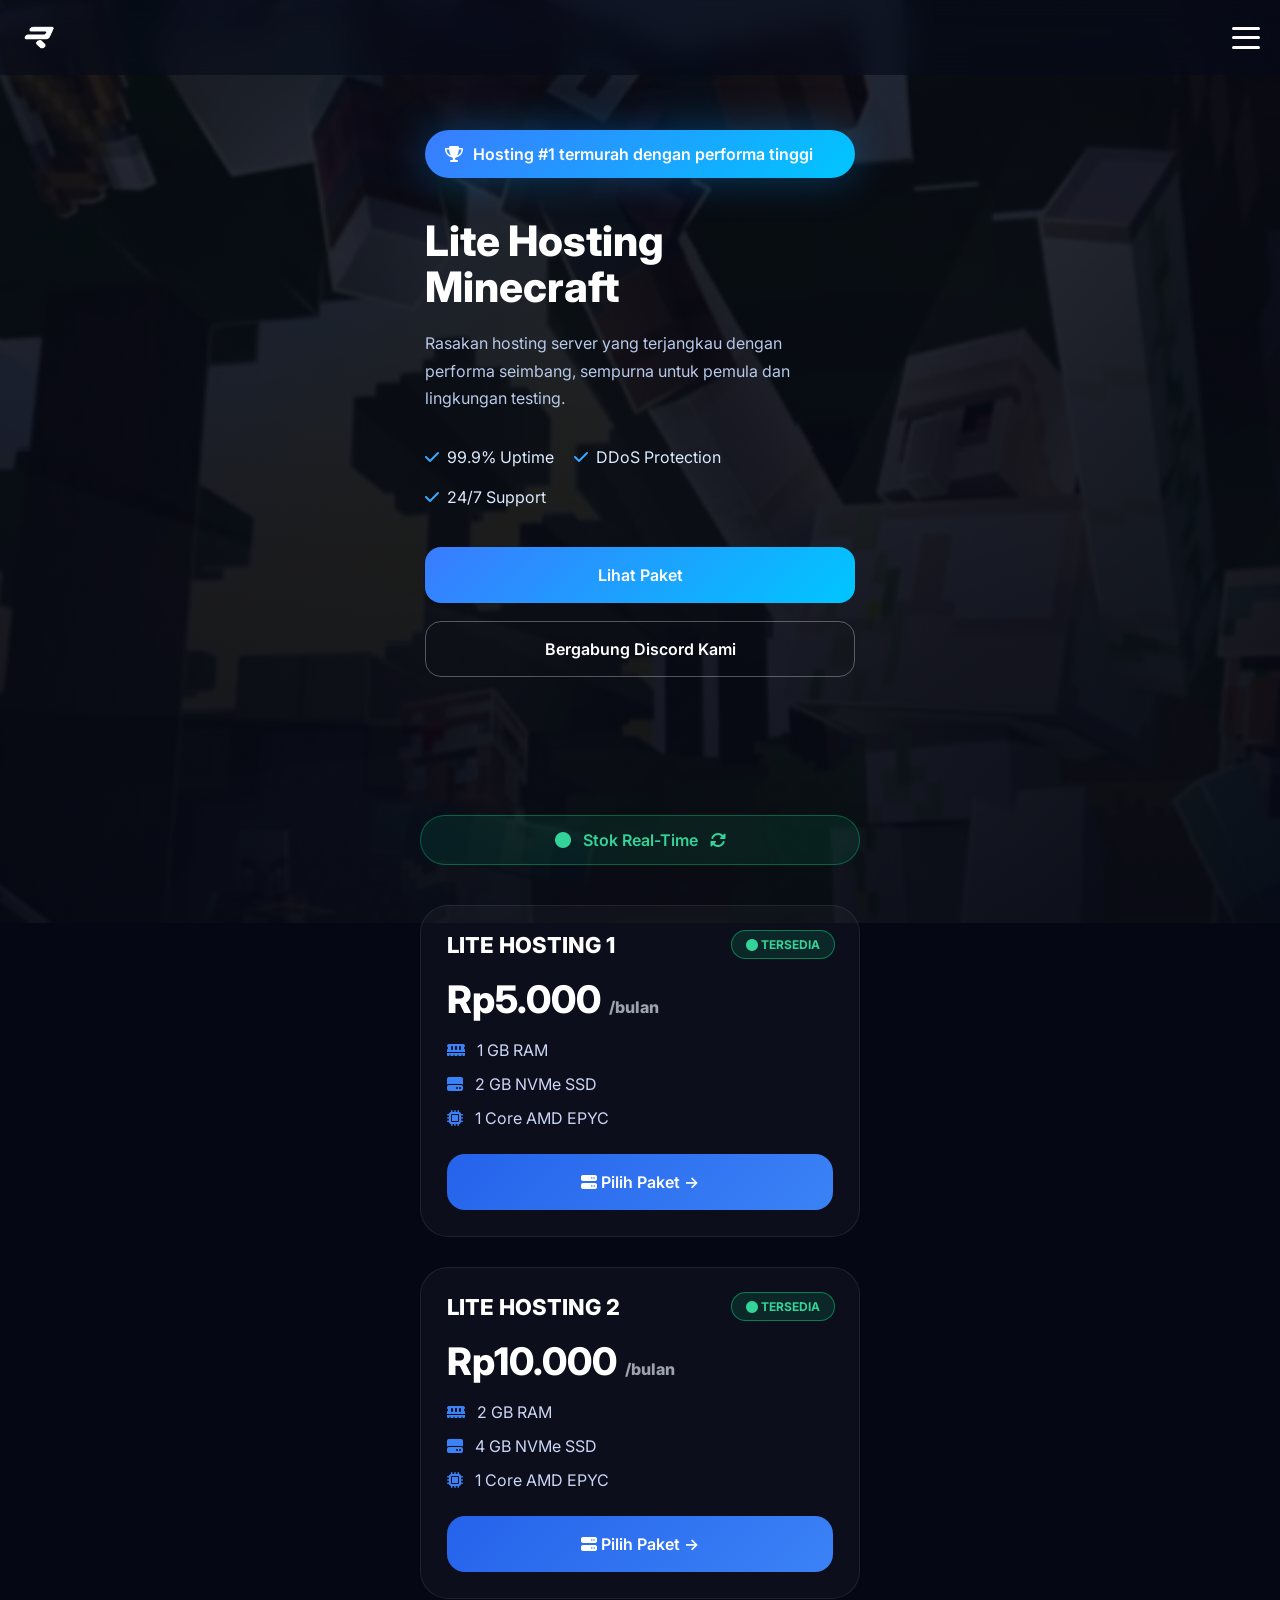
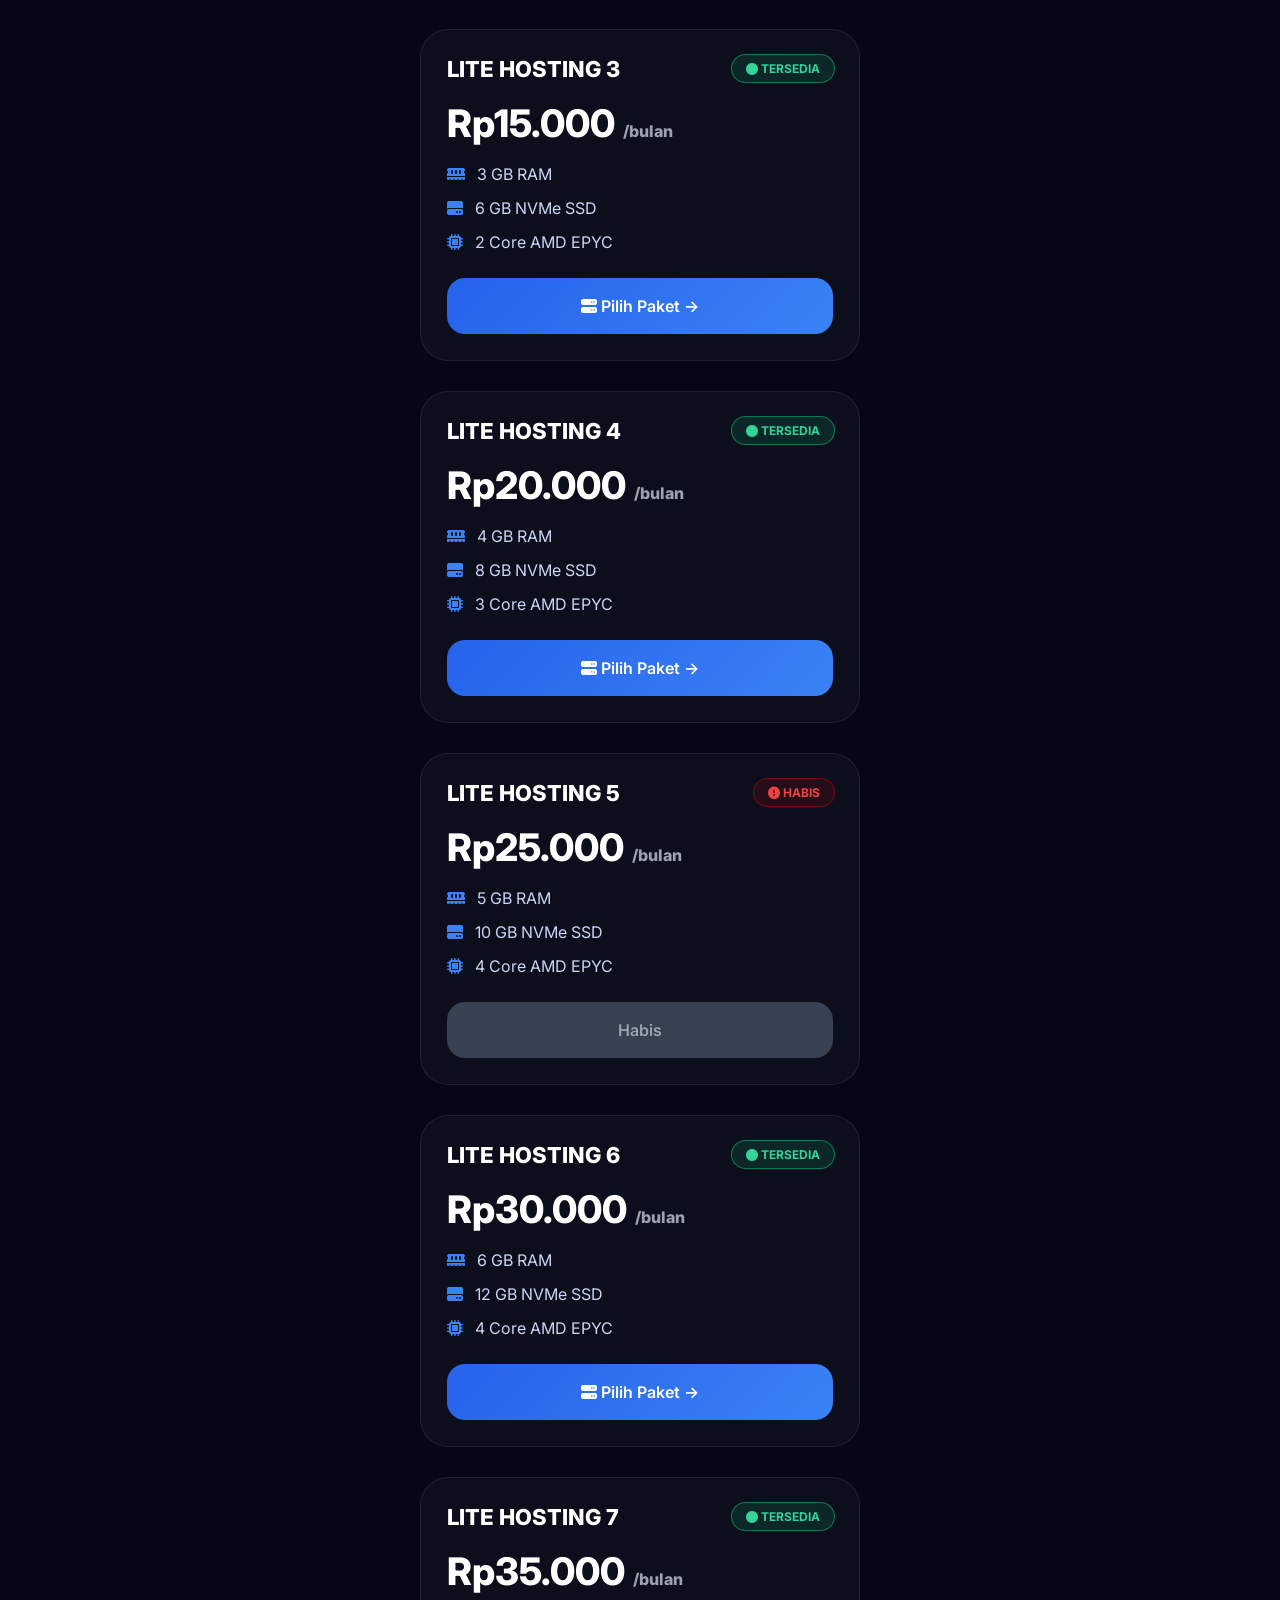
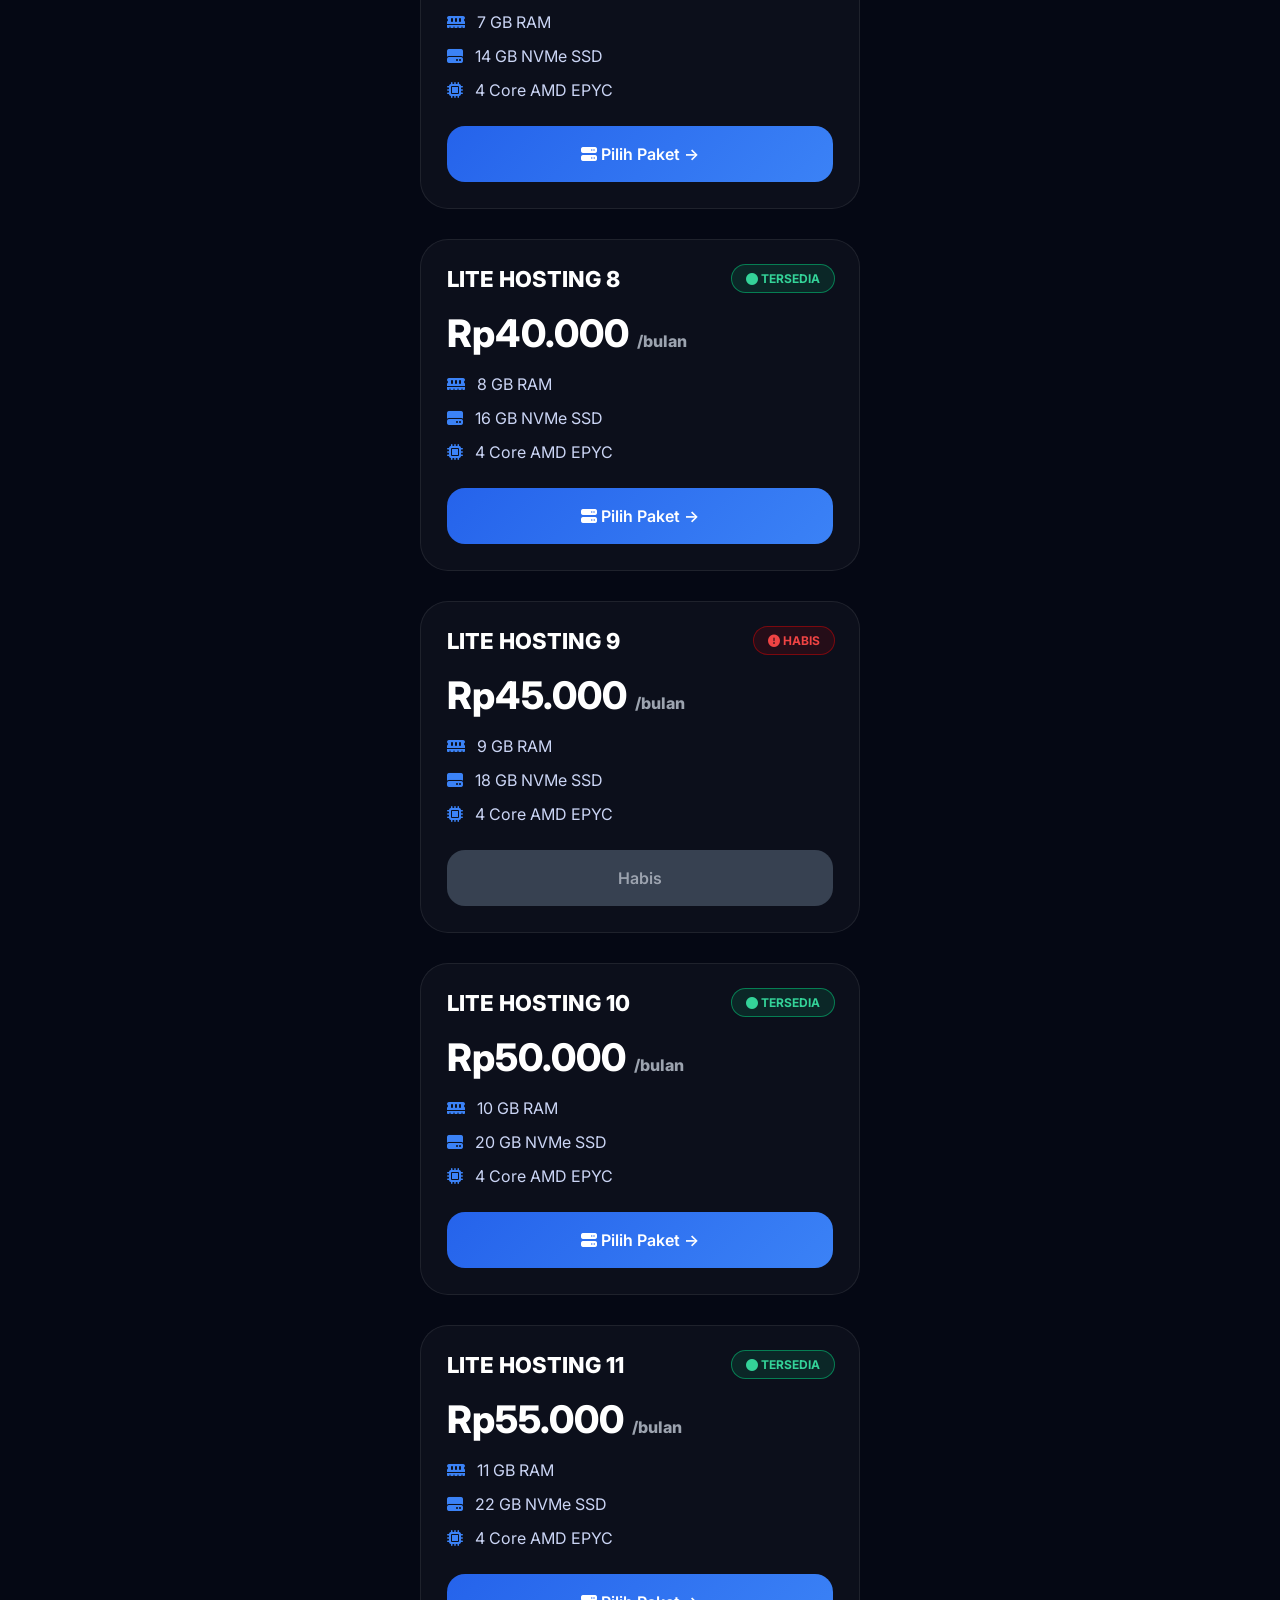
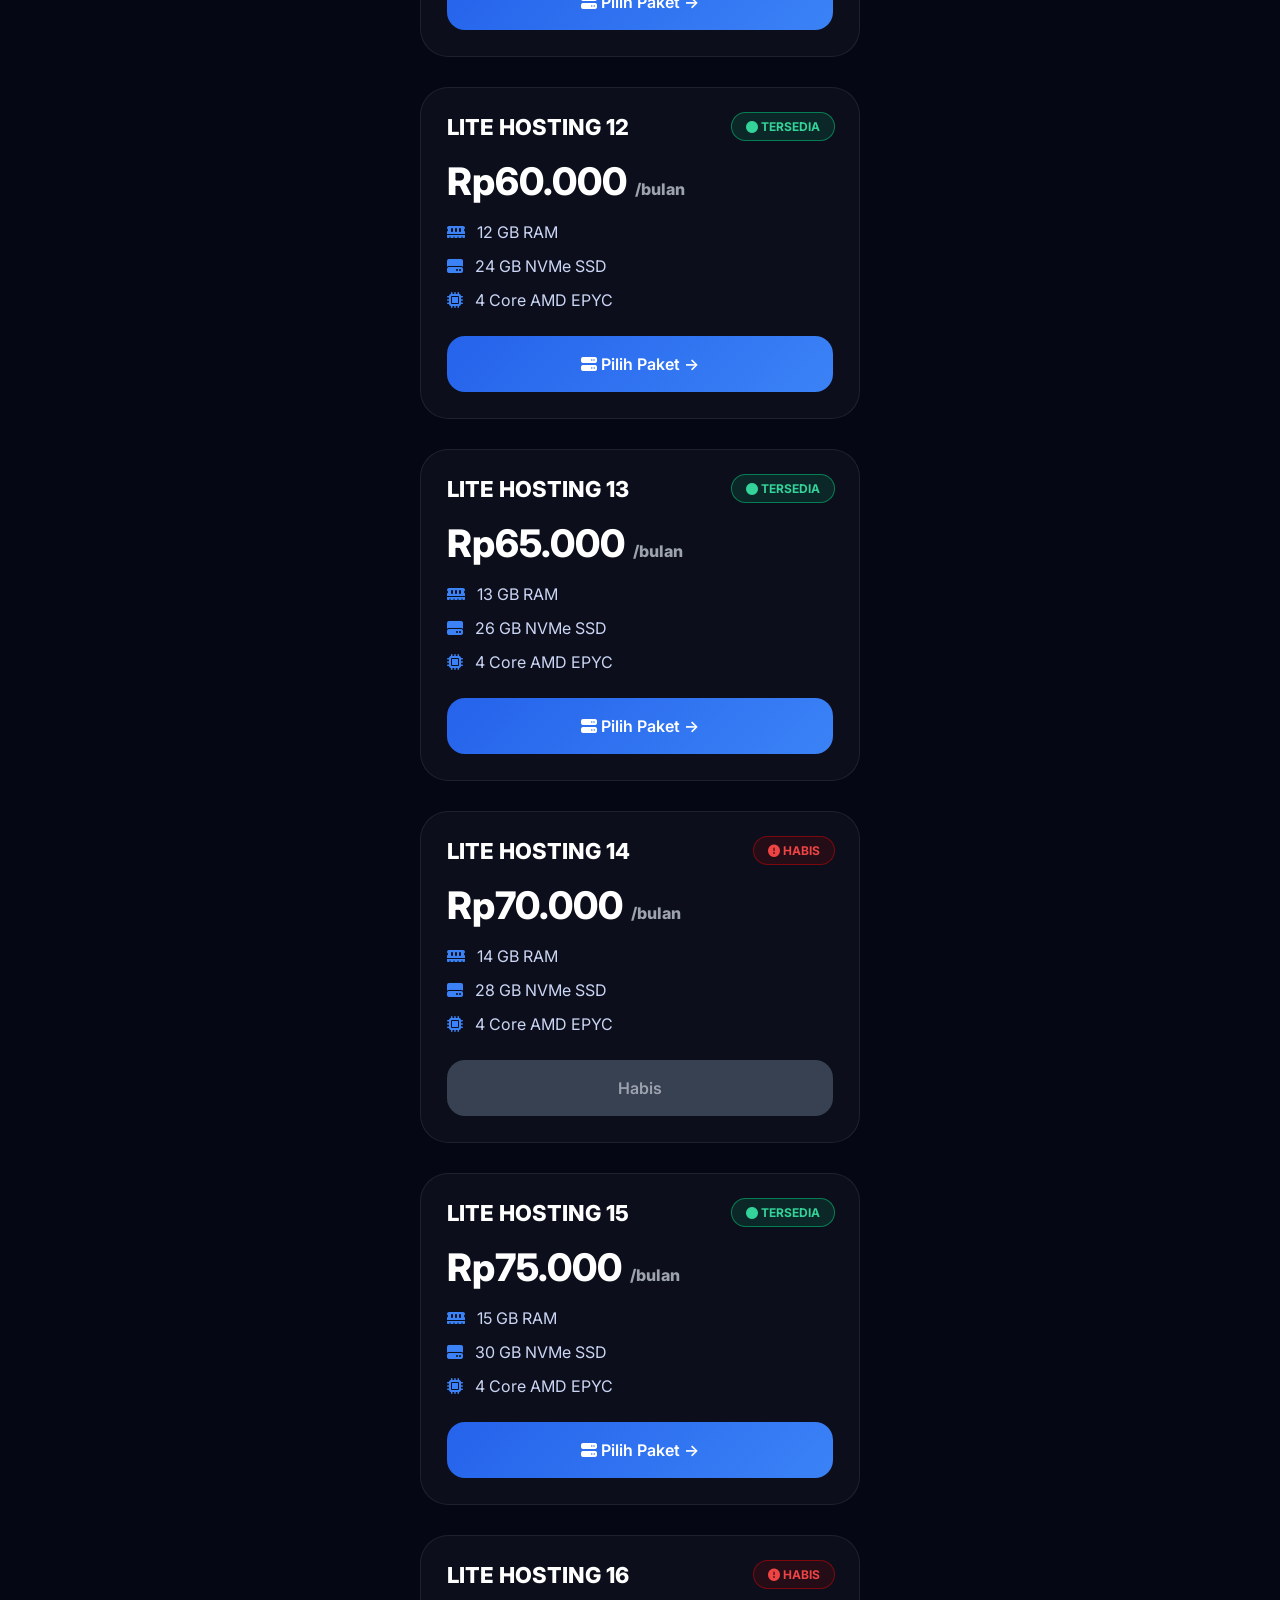
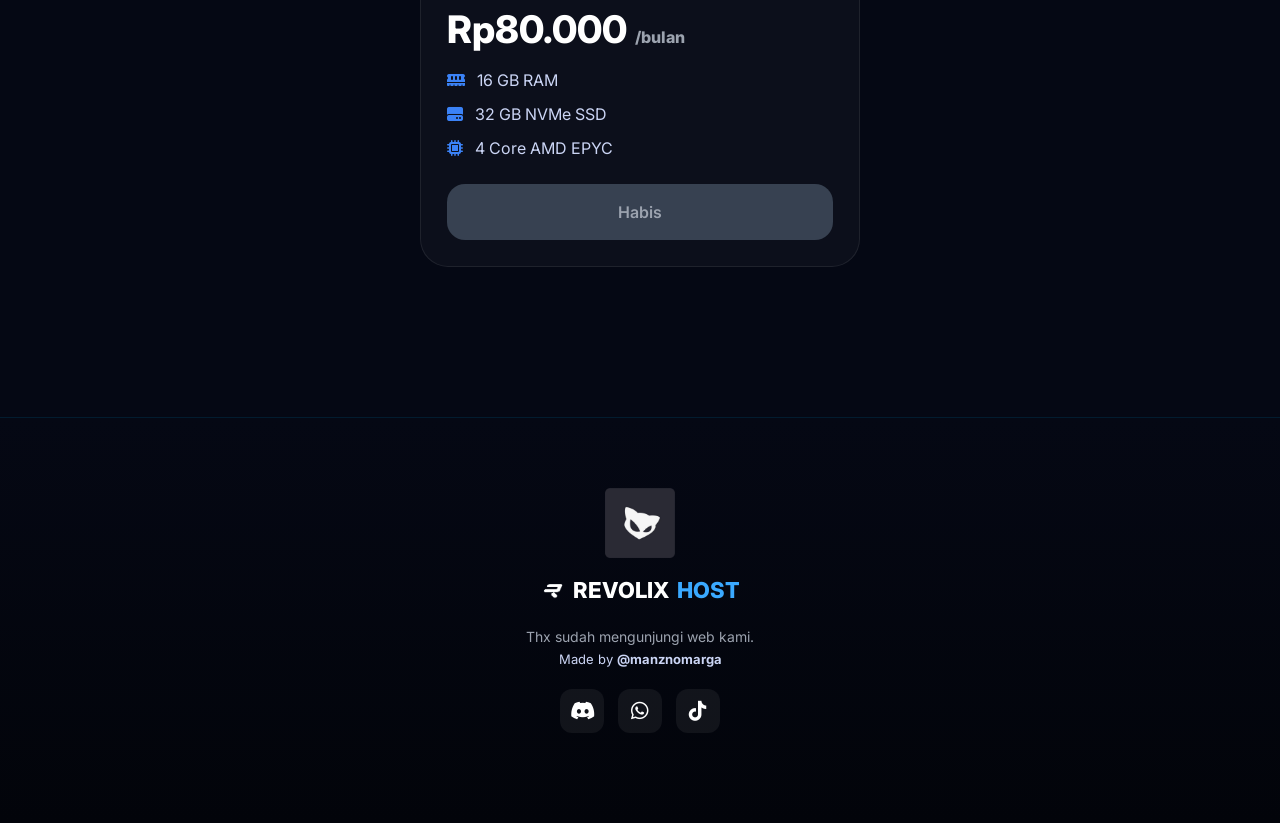
==== paket-lite.html @ d6d603b4 "Add files via upload" ====
<!DOCTYPE html>
<html lang="id">
<head>
<meta charset="UTF-8">
<meta name="viewport" content="width=device-width, initial-scale=1.0">
<title>Lite Hosting Minecraft</title>

<link href="https://fonts.googleapis.com/css2?family=Inter:wght@400;600;700;800&display=swap" rel="stylesheet">
<link rel="stylesheet" href="https://cdnjs.cloudflare.com/ajax/libs/font-awesome/6.5.0/css/all.min.css">

<style>
*{margin:0;padding:0;box-sizing:border-box;font-family:'Inter',sans-serif;}

body{
  background:#050814;
  color:#fff;
  min-height:100vh;
  overflow-x:hidden;
}

header{
  position:fixed;
  top:0;
  width:100%;
  height:75px;
  display:flex;
  align-items:center;
  justify-content:space-between;
  padding:0 20px;
  backdrop-filter:blur(15px);
  background:rgba(5,10,25,.6);
  z-index:1000;
}

.logo img{height:38px;width:auto;object-fit:contain;}

.hamburger{
  width:28px;height:22px;
  display:flex;flex-direction:column;
  justify-content:space-between;
  cursor:pointer;
}
.hamburger span{
  height:3px;width:100%;
  background:#fff;border-radius:3px;
}

.bg{
  position:fixed;inset:0;
  background:url('minecraft-lite.jpg') center/cover no-repeat;
  z-index:-2;transform:scale(1.05);
}
.bg::after{
  content:"";position:absolute;inset:0;
  background:linear-gradient(to bottom, rgba(5,8,20,.85), rgba(5,8,20,.95));
}

.container{
  padding:130px 25px 60px;
  max-width:480px;margin:auto;
}

.badge{
  display:flex;align-items:center;gap:10px;
  padding:14px 20px;border-radius:999px;
  background:linear-gradient(135deg,#3a7bff,#00c6ff);
  font-weight:600;margin-bottom:40px;
  box-shadow:0 0 40px rgba(0,150,255,.35);
}

h1{font-size:42px;font-weight:800;line-height:1.1;margin-bottom:20px;}
.desc{color:#b7c8e8;line-height:1.7;margin-bottom:35px;}

.features{display:flex;flex-wrap:wrap;gap:20px;margin-bottom:40px;}
.feature{display:flex;align-items:center;gap:8px;color:#dbeafe;}
.feature i{color:#3aa9ff;}

.btn{
  width:100%;height:56px;border-radius:16px;
  border:none;font-size:16px;font-weight:600;
  cursor:pointer;margin-bottom:18px;
}
.btn-primary{
  background:linear-gradient(135deg,#3a7bff,#00c6ff);
  color:#fff;
}
.btn-outline{
  background:transparent;
  border:1px solid rgba(255,255,255,.3);
  color:#fff;
}

.chat-btn{
  position:fixed;bottom:25px;right:25px;
  width:65px;height:65px;border-radius:50%;
  background:linear-gradient(135deg,#3a7bff,#00c6ff);
  display:flex;align-items:center;justify-content:center;
  font-size:24px;
}

.products{
  padding:60px 20px 120px;
  max-width:480px;margin:auto;
}

.stock-badge{
  display:flex;align-items:center;justify-content:center;
  gap:12px;padding:14px;border-radius:999px;
  background:rgba(0,255,150,.08);
  border:1px solid rgba(0,255,150,.3);
  color:#34d399;font-weight:600;
  margin-bottom:40px;
}

.product-card{
  background:rgba(255,255,255,.03);
  border:1px solid rgba(255,255,255,.08);
  border-radius:28px;padding:26px;
  margin-bottom:30px;position:relative;
}

.product-title{font-size:22px;font-weight:800;margin-bottom:4px;}

.available, .status{
  position:absolute;top:24px;right:24px;
  padding:6px 14px;border-radius:999px;
  font-size:12px;font-weight:700;
}

.available{
  background:rgba(0,255,150,.1);
  border:1px solid rgba(0,255,150,.4);
  color:#34d399;
}

.status.sold{
  background:rgba(255,0,0,.1);
  border:1px solid rgba(255,0,0,.4);
  color:#ef4444;
}

.price{font-size:38px;font-weight:800;margin:18px 0;}
.price span{font-size:16px;color:#9ca3af;}

.spec-list{margin:18px 0 26px;}
.spec{display:flex;align-items:center;gap:12px;margin-bottom:14px;color:#cbd5f5;}
.spec i{color:#3b82f6;}

.choose-btn{
  width:100%;height:56px;border:none;
  border-radius:18px;font-size:16px;
  font-weight:600;cursor:pointer;
  background:linear-gradient(135deg,#2563eb,#3b82f6);
  color:#fff;
}

.choose-btn.disabled{
  background:#374151;
  color:#9ca3af;
  cursor:not-allowed;
}

/* ================= FOOTER ================= */

.footer{
  background: linear-gradient(180deg,#050814,#02040a);
  padding: 70px 20px 90px;
  text-align: center;
  border-top: 1px solid rgba(0,170,255,0.15);
}

.footer-content{
  max-width: 1100px;
  margin: auto;
}

.footer-brand{
  margin-bottom: 25px;
}

.logo-big{
  width: 70px;
  height: auto;
  max-width: 100%;
  object-fit: contain;
  margin-bottom: 15px;
}

.brand-text{
  display: flex;
  justify-content: center;
  align-items: center;
  gap: 8px;
  font-size: 22px;
  font-weight: 800;
  color: #fff;
}

.logo-small{
  width: 24px;
  height: auto;
  object-fit: contain;
}

.brand-text .blue{
  color: #3aa9ff;
}

.footer-desc{
  margin-top: 16px;
  font-size: 14px;
  color: #9ca3af;
}

.footer-made{
  margin-top: 6px;
  font-size: 13px;
  color: #cbd5f5;
}

.footer-social{
  margin-top: 22px;
  display: flex;
  justify-content: center;
  gap: 14px;
}

.footer-social a{
  width: 44px;
  height: 44px;
  border-radius: 12px;
  background: rgba(255,255,255,.06);
  display: flex;
  align-items: center;
  justify-content: center;
  font-size: 20px;
  color: #fff;
  text-decoration: none;
  transition: 0.3s ease;
}

.footer-social a:hover{
  background: #3aa9ff;
  transform: translateY(-4px);
}

/* ===== Scroll Animation Only ===== */

.fade-scroll{
  opacity: 0;
  transform: translateY(40px);
  transition: opacity 0.7s ease, transform 0.7s ease;
}

.fade-scroll.show{
  opacity: 1;
  transform: translateY(0);
}

/* HAMBURGER */
.hamburger-btn{
  width:26px;
  cursor:pointer;
}

.hamburger-btn span{
  display:block;
  height:3px;
  background:currentColor; /* ikut warna teks header */
  margin:5px 0;
  border-radius:2px;
}

/* MOBILE MENU */
.mobile-menu{
  position:fixed;
  top:0;
  right:-100%;
  width:80%;
  height:100%;
  background:#070814;
  padding:80px 20px;
  transition:.3s ease;
  z-index:9999;
}

.mobile-menu.active{
  right:0;
}

.mobile-menu a{
  display:block;
  margin:14px 0;
  text-decoration:none;
  color:inherit;
}

/* MENU */
.menu-group{
  margin-top:20px;
}

.menu-title{
  display:flex;
  justify-content:space-between;
  cursor:pointer;
  font-weight:600;
}

.arrow{
  font-size:12px;
  transition:.3s;
}

.submenu{
  max-height:0;
  overflow:hidden;
  margin-left:12px;
  transition:.3s ease;
}

.submenu.active{
  max-height:200px;
}

.menu-title.toggle.active .arrow{
  transform:rotate(180deg);
}


</style>
</head>

<body>

<header>
  <div class="logo">
    <img src="logo-kanan.png" alt="REVOLIX Logo">
  </div>
<div class="hamburger" id="hamburgerBtn">
  <span></span>
  <span></span>
  <span></span>
</div>
</header>
<div class="mobile-menu" id="mobileMenu">
  <a href="lobby.html">Beranda</a>

  <div class="menu-group">
    <div class="menu-title toggle">
      Minecraft Hosting
      <span class="arrow">▼</span>
    </div>
    <div class="submenu">
      <a href="lobby.html#private">Private Hosting</a>
      <a href="lobby.html#shared">Shared Hosting</a>
    </div>
  </div>

  <div class="menu-group">
    <div class="menu-title">Other Products</div>
    <a href="vps.html">VPS</a>
    <a href="domain.html">Domain</a>
    <a href="setup.html">Setup Server</a>
    <a href="panel.html">Game Panel</a>
    <a href="support.html">Support</a>
  </div>
</div>
<div class="bg"></div>

<div class="container">
  <div class="badge">
    <i class="fa-solid fa-trophy"></i>
    Hosting #1 termurah dengan performa tinggi
  </div>

  <h1>Lite Hosting<br>Minecraft</h1>

  <p class="desc">
    Rasakan hosting server yang terjangkau dengan performa seimbang,
    sempurna untuk pemula dan lingkungan testing.
  </p>

  <div class="features">
    <div class="feature"><i class="fa-solid fa-check"></i>99.9% Uptime</div>
    <div class="feature"><i class="fa-solid fa-check"></i>DDoS Protection</div>
    <div class="feature"><i class="fa-solid fa-check"></i>24/7 Support</div>
  </div>

  <button class="btn btn-primary">Lihat Paket</button>
  <button class="btn btn-outline">Bergabung Discord Kami</button>
</div>

<section class="products">

<div class="stock-badge">
  <i class="fa-solid fa-circle"></i>
  Stok Real-Time
  <i class="fa-solid fa-rotate"></i>
</div>

<div id="productContainer"></div>

</section>

<script>
const container = document.getElementById("productContainer");

let stock = {5:0,9:0,14:0,16:0};

for(let i=1;i<=16;i++){

let price = 5000*i;
let ram = i;
let disk = i * 2;

// SET CORE MANUAL DI SINI
const coreConfig = {
  1: 1,
  2: 1,
  3: 2,
  4: 3,
  5: 4,
  6: 4,
  7: 4,
  8: 4,
  9: 4,
  10: 4,
  11: 4,
  12: 4,
  13: 4,
  14: 4,
  15: 4,
  16: 4
};

let core = coreConfig[i] || 1;
let isSold = stock[i]===0;

container.innerHTML+=`
<div class="product-card fade-scroll">

<div class="${isSold?'status sold':'available'}">
<i class="fa-solid ${isSold?'fa-circle-exclamation':'fa-circle'}"></i>
${isSold?'HABIS':'TERSEDIA'}
</div>

<div class="product-title">LITE HOSTING ${i}</div>

<div class="price">
Rp${price.toLocaleString('id-ID')} <span>/bulan</span>
</div>

<div class="spec-list">
<div class="spec"><i class="fa-solid fa-memory"></i>${ram} GB RAM</div>
<div class="spec"><i class="fa-solid fa-hard-drive"></i>${disk} GB NVMe SSD</div>
<div class="spec"><i class="fa-solid fa-microchip"></i>${core} Core AMD EPYC</div>
</div>

<button class="choose-btn ${isSold?'disabled':''}"
${isSold?'disabled':''}
${!isSold?`onclick="window.location.href='detail.html?paket=lite&ram=${ram}&cpu=${core}&disk=${disk}&harga=${price}'"`:''}>
${isSold?'Habis':'<i class="fa-solid fa-server"></i> Pilih Paket →'}
</button>

</div>
`;
}
</script>
<script>
document.addEventListener("DOMContentLoaded", function() {

  const discordBtn = document.querySelector(".btn-outline");

  discordBtn.addEventListener("click", function() {
    window.open("https://discord.gg/https://discord.gg/YJnR5jQazt", "_blank");
  });

});
</script>
<footer class="footer">
  <div class="footer-content">

    <div class="footer-brand">
      <img src="logo-besar.png" alt="REVOLIX Logo" class="logo-big">

      <div class="brand-text">
        <img src="logo-kanan.png" alt="Logo Small" class="logo-small">
        REVOLIX<span class="blue">HOST</span>
      </div>
    </div>

    <p class="footer-desc">
      Thx sudah mengunjungi web kami.
    </p>

    <p class="footer-made">
      Made by <strong>@manznomarga</strong>
    </p>

    <div class="footer-social">
  <a href="https://discord.gg/YJnR5jQazt" target="_blank">
    <i class="fa-brands fa-discord"></i>
  </a>

  <a href="https://wa.me/6287745935987" target="_blank">
    <i class="fa-brands fa-whatsapp"></i>
  </a>

  <a href="https://tiktok.com/@revolix.com" target="_blank">
    <i class="fa-brands fa-tiktok"></i>
  </a>
</div>

  </div>
</footer>
<script>
function initScrollAnim(){
  const elements = document.querySelectorAll(".fade-scroll");

  function checkScroll(){
    const triggerBottom = window.innerHeight * 0.9;

    elements.forEach(el=>{
      const boxTop = el.getBoundingClientRect().top;

      if(boxTop < triggerBottom){
        el.classList.add("show");
      }
    });
  }

  window.addEventListener("scroll", checkScroll);
  checkScroll(); // jalankan sekali saat load
}

window.addEventListener("load", initScrollAnim);
</script>
<script>
const hamburger = document.getElementById("hamburgerBtn");
const mobileMenu = document.getElementById("mobileMenu");
const toggle = document.querySelector(".menu-title.toggle");

hamburger.onclick = () => {
  mobileMenu.classList.toggle("active");
};

toggle.onclick = () => {
  toggle.classList.toggle("active");
  toggle.nextElementSibling.classList.toggle("active");
};

document.querySelectorAll(".mobile-menu a").forEach(link=>{
  link.onclick = () => {
    mobileMenu.classList.remove("active");
  };
});
</script>
</body>
</html>
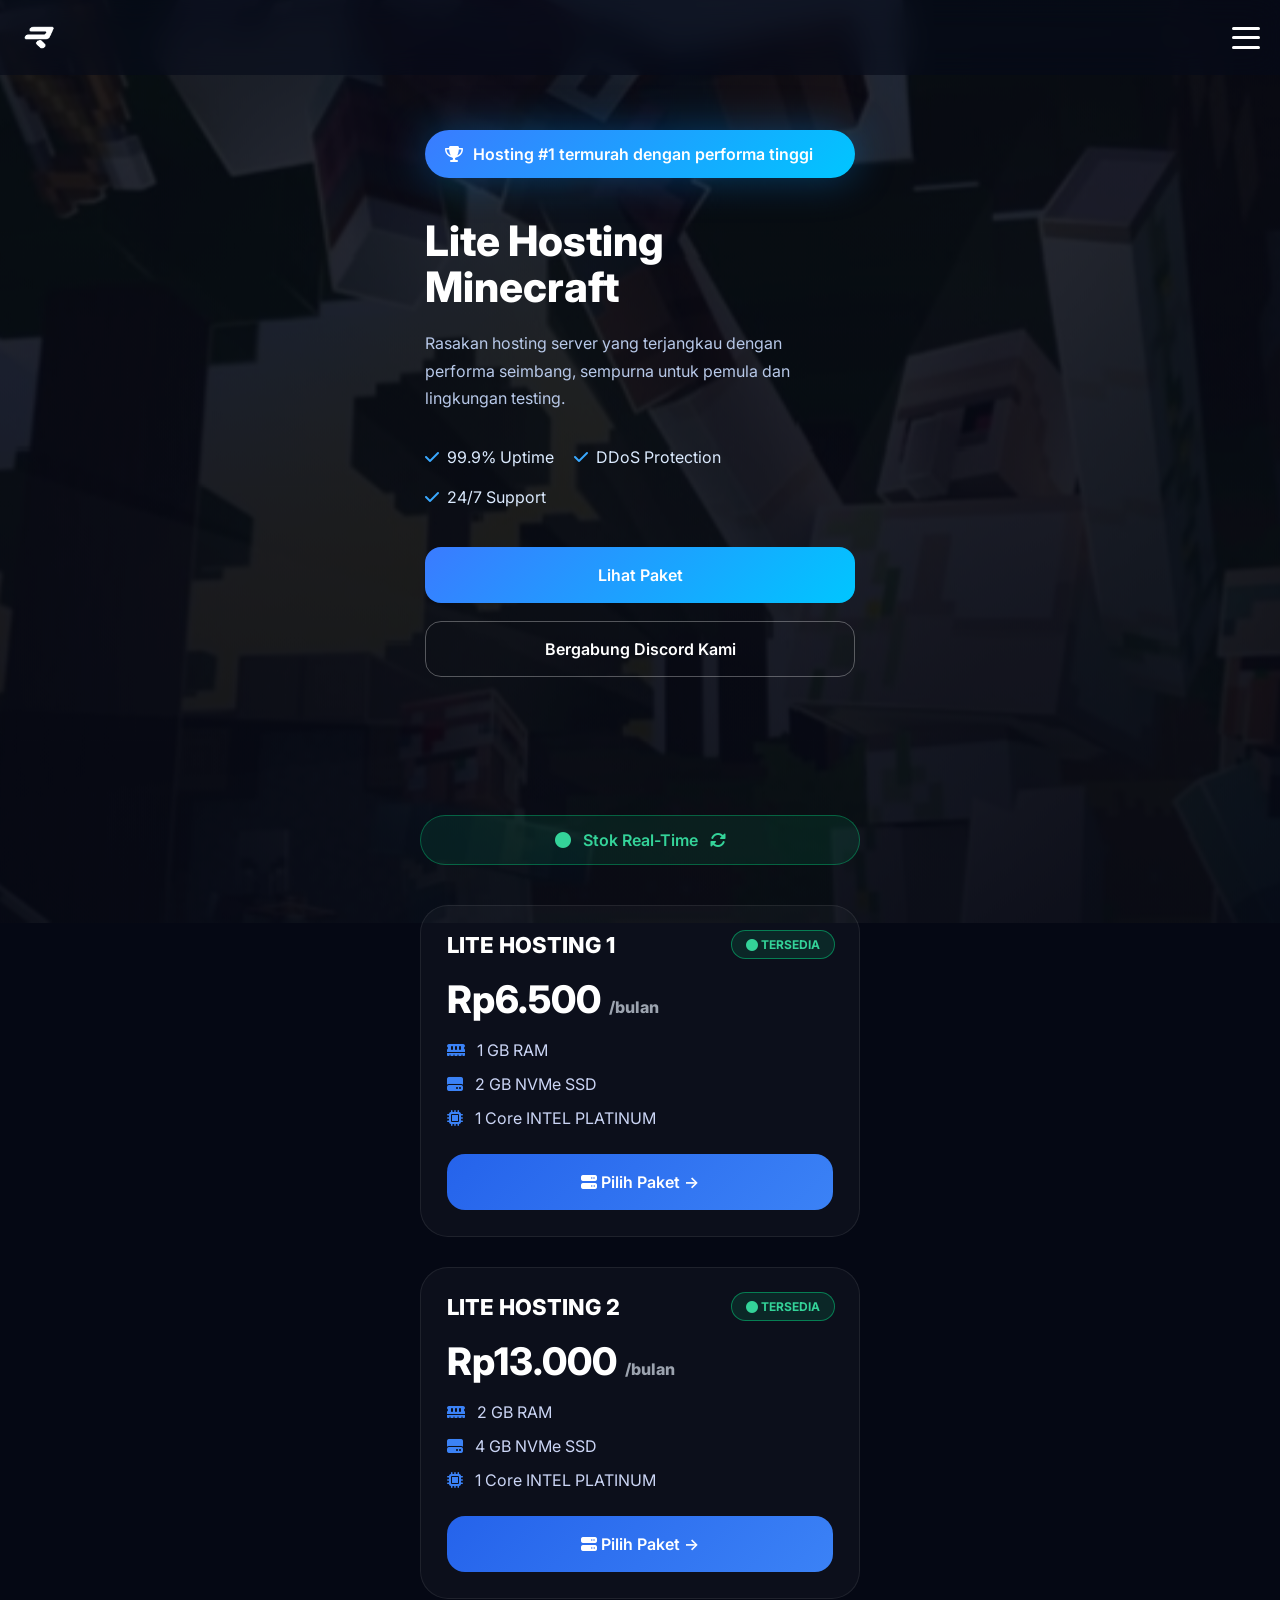
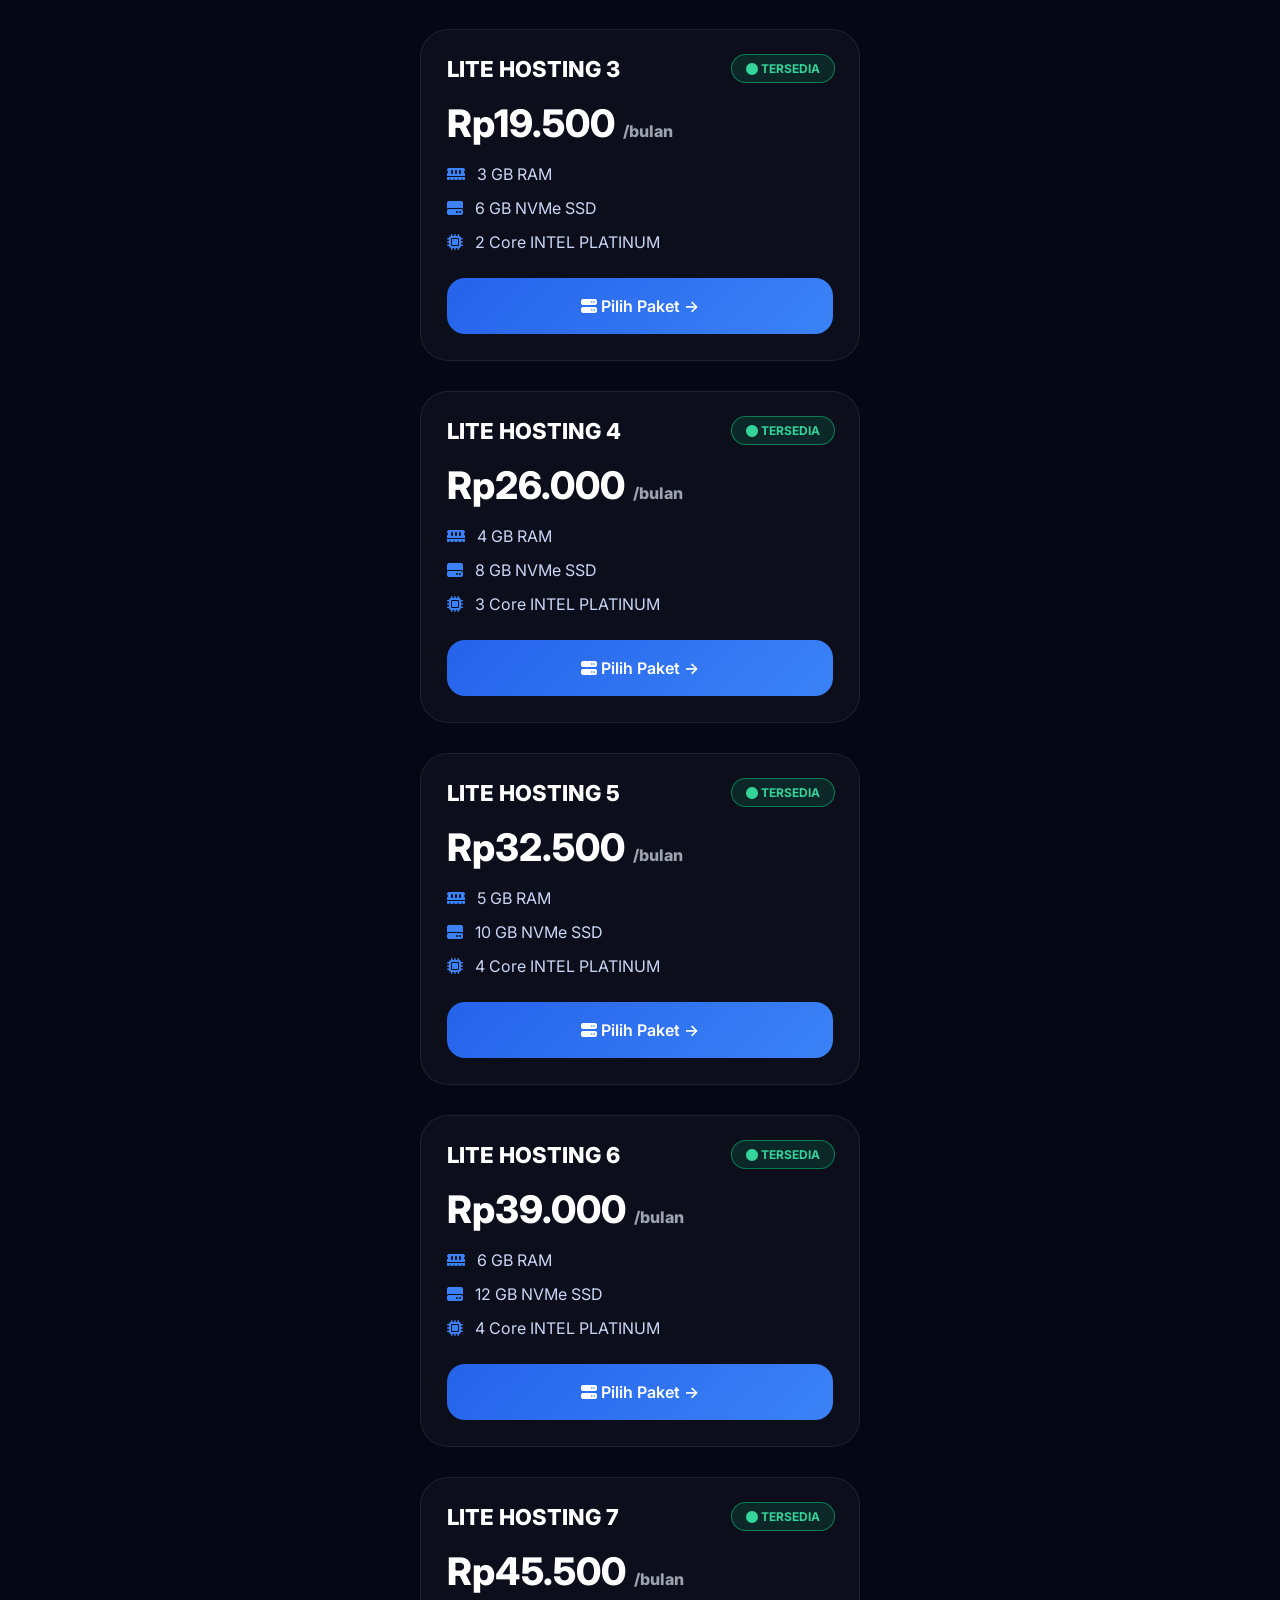
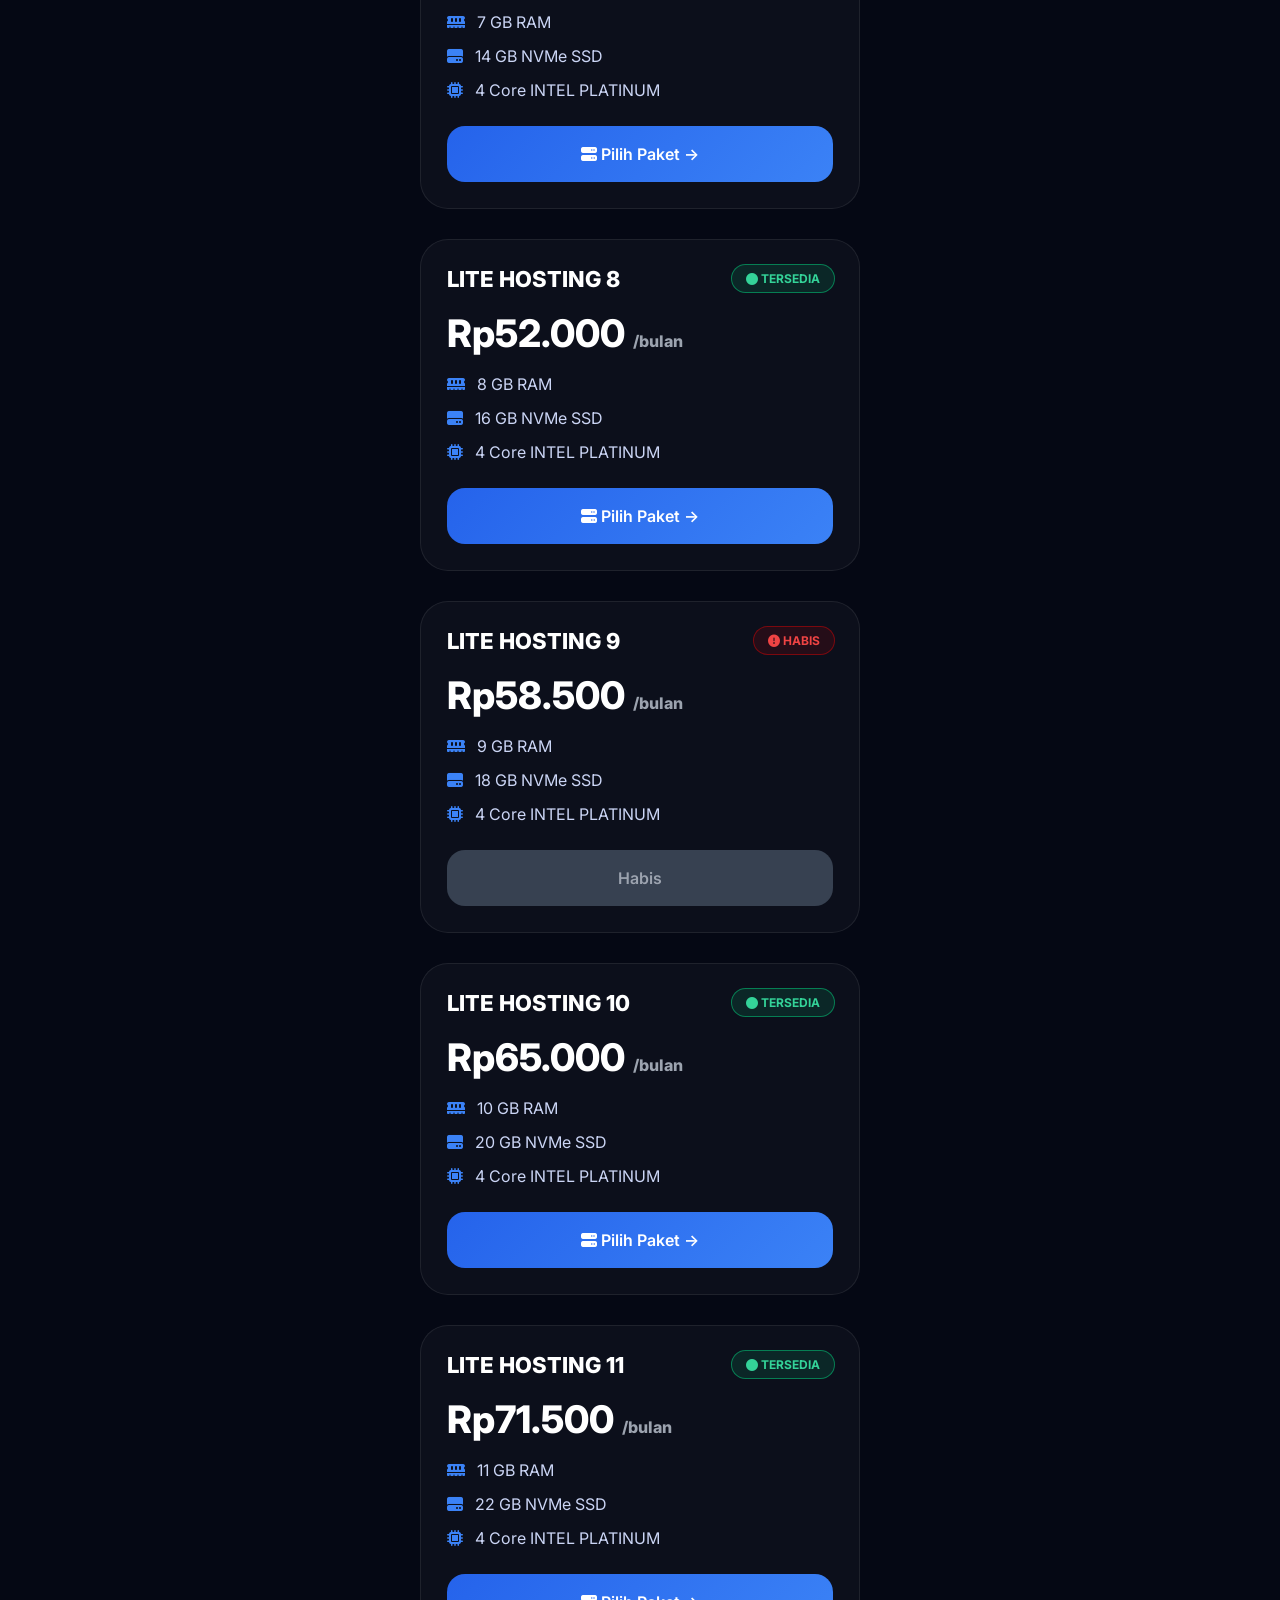
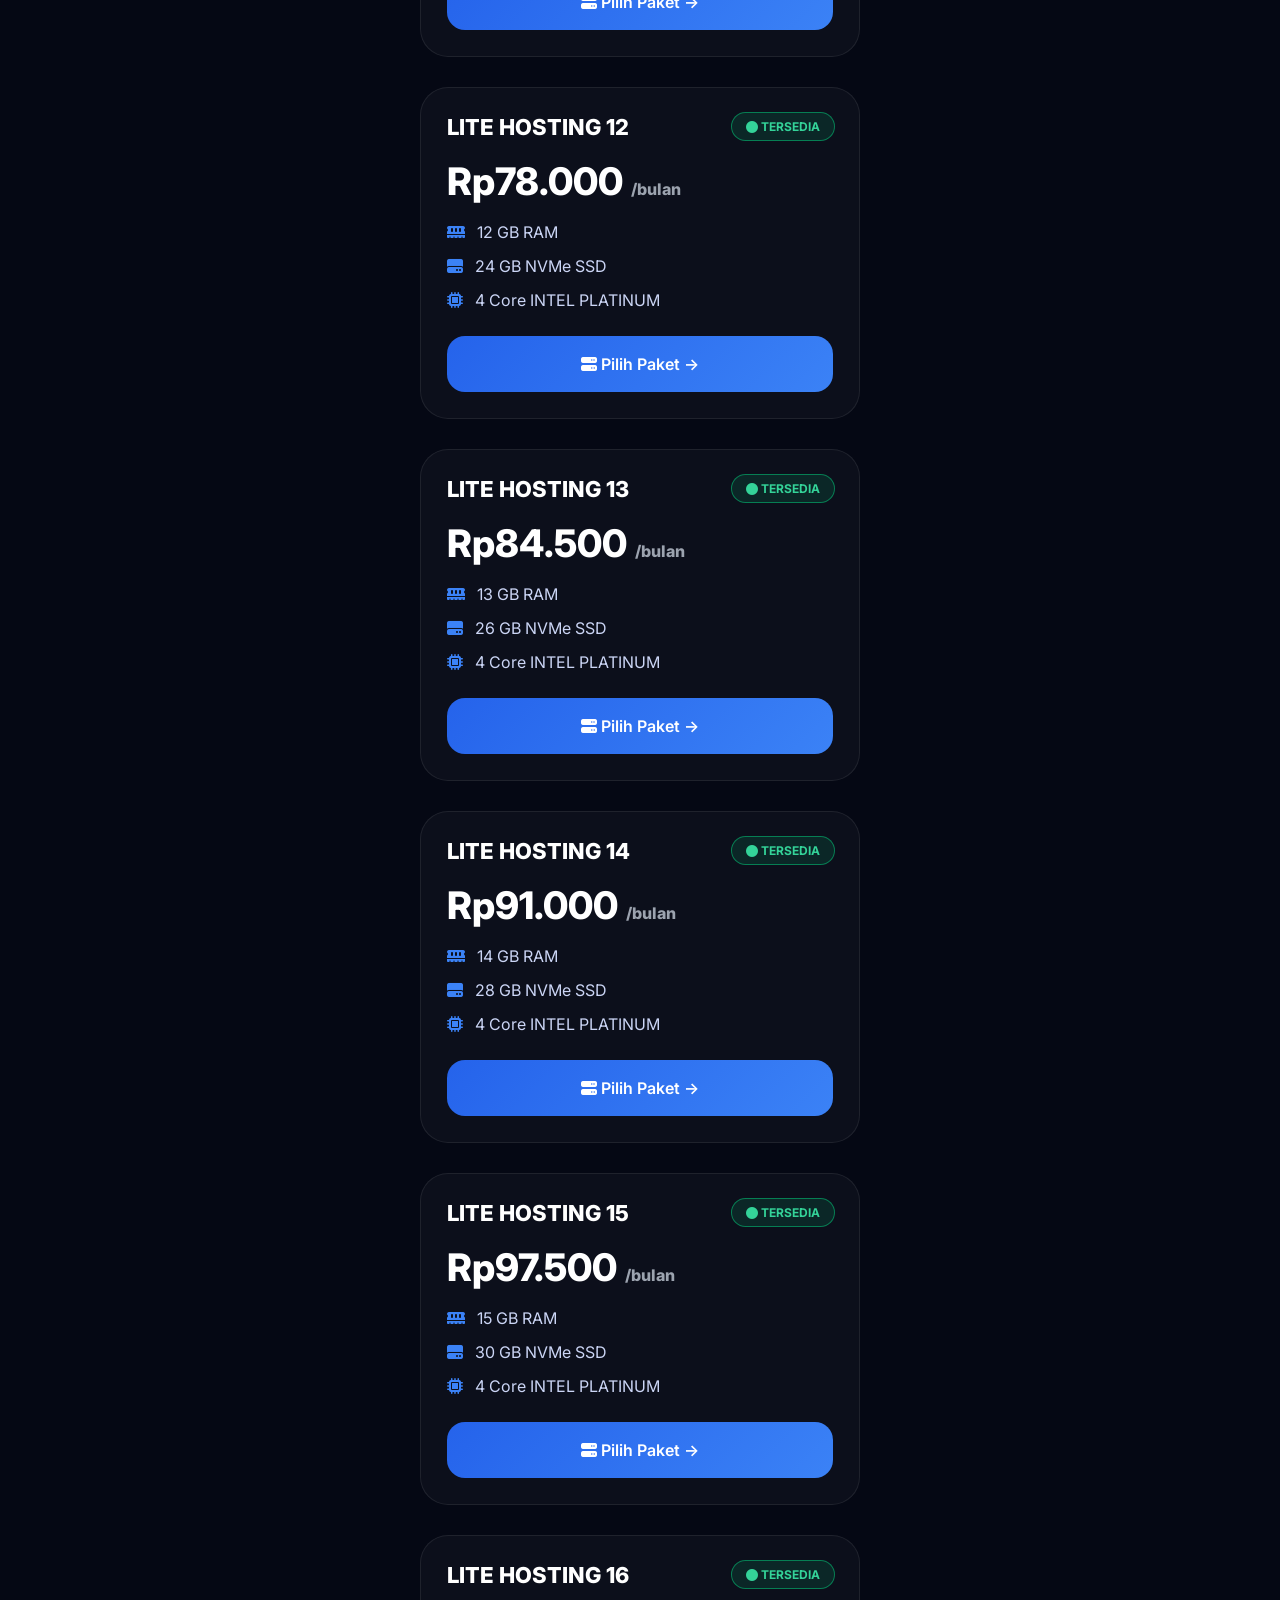
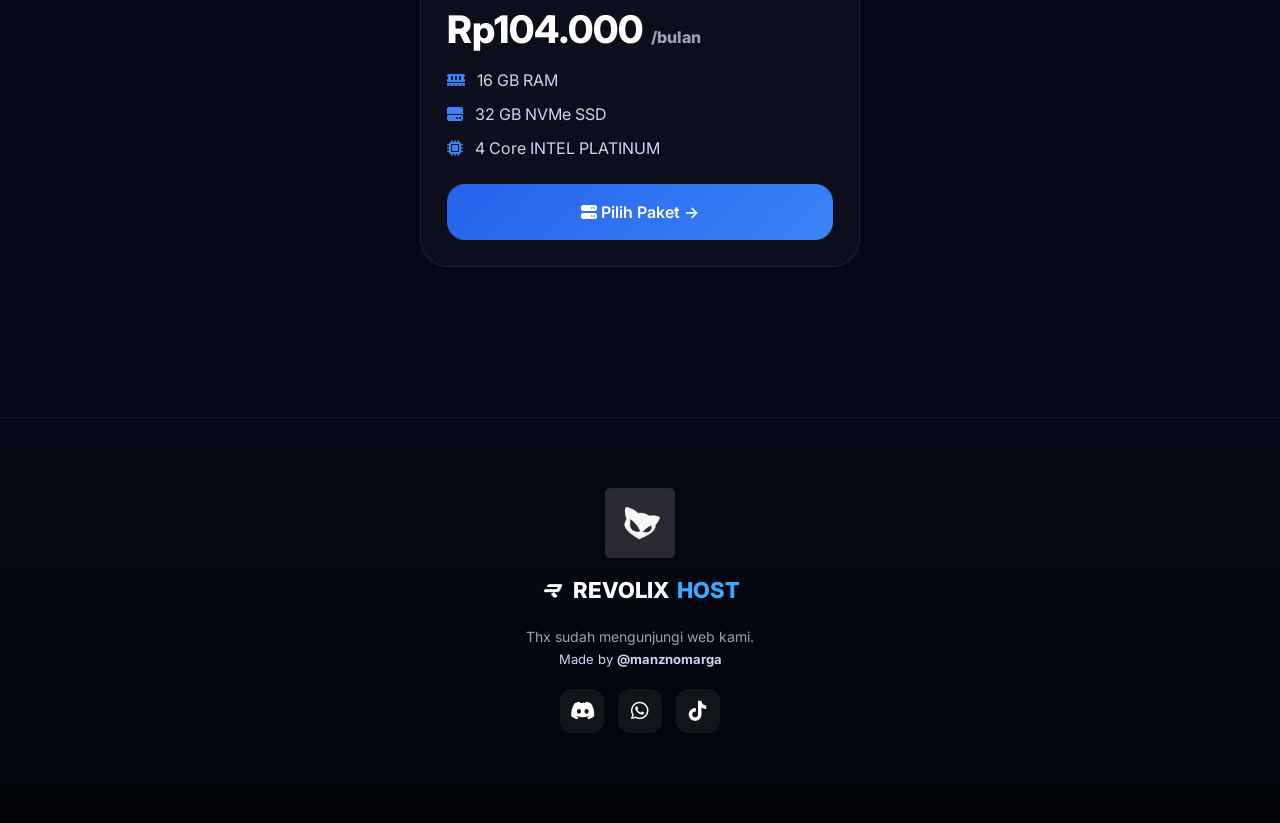
==== commit 720eaa00: "Update paket-lite.html" ====
--- a/paket-lite.html
+++ b/paket-lite.html
@@ -406,11 +406,11 @@
 <script>
 const container = document.getElementById("productContainer");
 
-let stock = {5:0,9:0,14:0,16:0};
+let stock = {0:0,9:0,0:0,0:0};
 
 for(let i=1;i<=16;i++){
 
-let price = 5000*i;
+let price = 6500*i;
 let ram = i;
 let disk = i * 2;
 
@@ -454,7 +454,7 @@
 <div class="spec-list">
 <div class="spec"><i class="fa-solid fa-memory"></i>${ram} GB RAM</div>
 <div class="spec"><i class="fa-solid fa-hard-drive"></i>${disk} GB NVMe SSD</div>
-<div class="spec"><i class="fa-solid fa-microchip"></i>${core} Core AMD EPYC</div>
+<div class="spec"><i class="fa-solid fa-microchip"></i>${core} Core INTEL PLATINUM</div>
 </div>
 
 <button class="choose-btn ${isSold?'disabled':''}"
@@ -557,4 +557,4 @@
 });
 </script>
 </body>
-</html>+</html>
